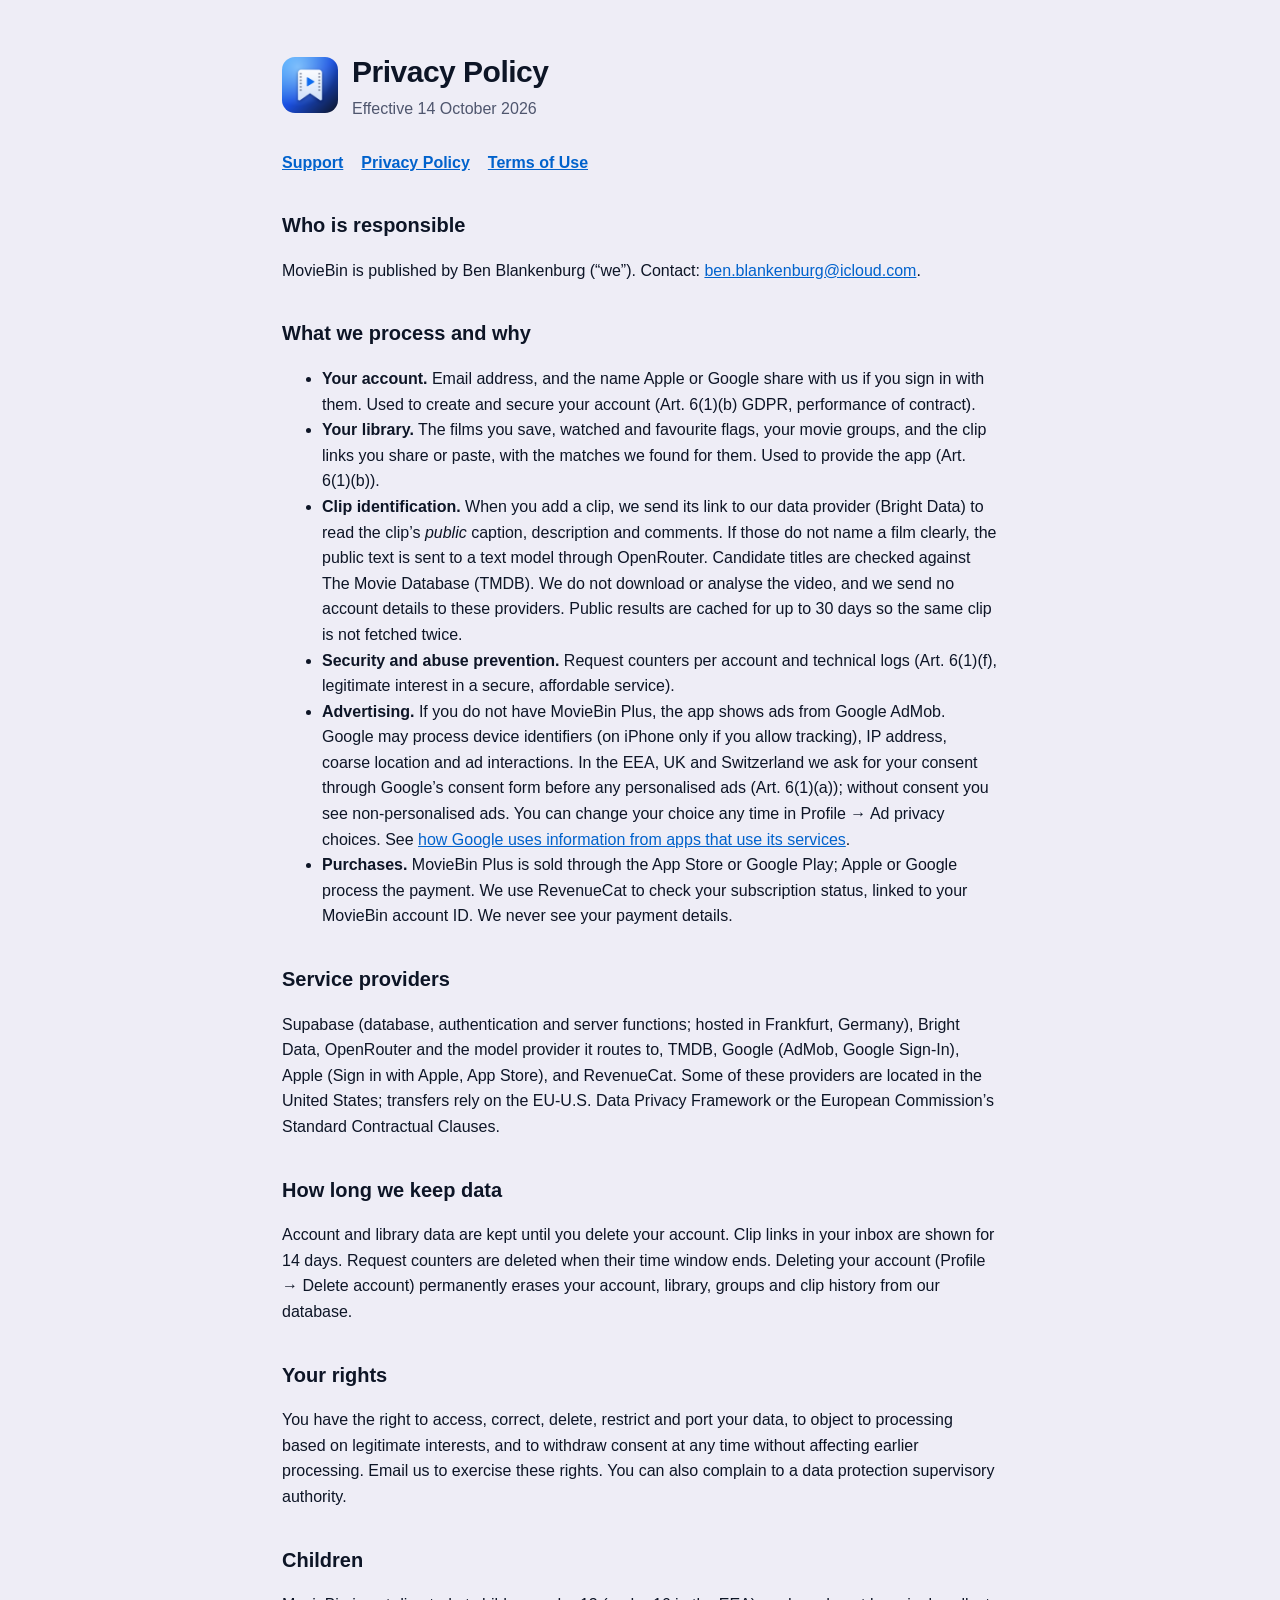
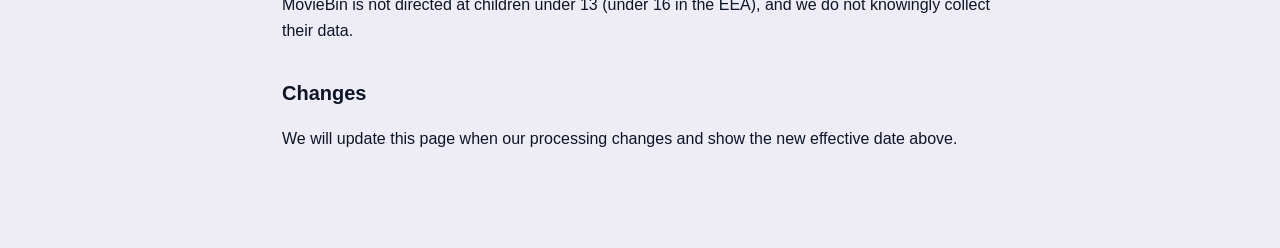
==== privacy.html @ 5ba11535 "MovieBin support, privacy policy and terms Co-Authored-By: Claude Opus 5.5 <noreply@anthropic.com>" ====
<!doctype html><html lang="en"><head><meta charset="utf-8"><meta name="viewport" content="width=device-width,initial-scale=1"><link rel="stylesheet" href="style.css"><title>MovieBin — Privacy Policy</title></head><body><main>
<header><img src="icon.png" alt=""><div><h1>Privacy Policy</h1><span class="muted">Effective 14 October 2026</span></div></header><nav><a href="./">Support</a><a href="privacy.html">Privacy Policy</a><a href="terms.html">Terms of Use</a></nav>
<h2>Who is responsible</h2>
<p>MovieBin is published by Ben Blankenburg (“we”). Contact: <a href="mailto:ben.blankenburg@icloud.com">ben.blankenburg@icloud.com</a>.</p>

<h2>What we process and why</h2>
<ul>
<li><b>Your account.</b> Email address, and the name Apple or Google share with us if you sign in with them. Used to create and secure your account (Art. 6(1)(b) GDPR, performance of contract).</li>
<li><b>Your library.</b> The films you save, watched and favourite flags, your movie groups, and the clip links you share or paste, with the matches we found for them. Used to provide the app (Art. 6(1)(b)).</li>
<li><b>Clip identification.</b> When you add a clip, we send its link to our data provider (Bright Data) to read the clip’s <i>public</i> caption, description and comments. If those do not name a film clearly, the public text is sent to a text model through OpenRouter. Candidate titles are checked against The Movie Database (TMDB). We do not download or analyse the video, and we send no account details to these providers. Public results are cached for up to 30 days so the same clip is not fetched twice.</li>
<li><b>Security and abuse prevention.</b> Request counters per account and technical logs (Art. 6(1)(f), legitimate interest in a secure, affordable service).</li>
<li><b>Advertising.</b> If you do not have MovieBin Plus, the app shows ads from Google AdMob. Google may process device identifiers (on iPhone only if you allow tracking), IP address, coarse location and ad interactions. In the EEA, UK and Switzerland we ask for your consent through Google’s consent form before any personalised ads (Art. 6(1)(a)); without consent you see non-personalised ads. You can change your choice any time in Profile → Ad privacy choices. See <a href="https://policies.google.com/technologies/partner-sites">how Google uses information from apps that use its services</a>.</li>
<li><b>Purchases.</b> MovieBin Plus is sold through the App Store or Google Play; Apple or Google process the payment. We use RevenueCat to check your subscription status, linked to your MovieBin account ID. We never see your payment details.</li>
</ul>

<h2>Service providers</h2>
<p>Supabase (database, authentication and server functions; hosted in Frankfurt, Germany), Bright Data, OpenRouter and the model provider it routes to, TMDB, Google (AdMob, Google Sign-In), Apple (Sign in with Apple, App Store), and RevenueCat. Some of these providers are located in the United States; transfers rely on the EU-U.S. Data Privacy Framework or the European Commission’s Standard Contractual Clauses.</p>

<h2>How long we keep data</h2>
<p>Account and library data are kept until you delete your account. Clip links in your inbox are shown for 14 days. Request counters are deleted when their time window ends. Deleting your account (Profile → Delete account) permanently erases your account, library, groups and clip history from our database.</p>

<h2>Your rights</h2>
<p>You have the right to access, correct, delete, restrict and port your data, to object to processing based on legitimate interests, and to withdraw consent at any time without affecting earlier processing. Email us to exercise these rights. You can also complain to a data protection supervisory authority.</p>

<h2>Children</h2>
<p>MovieBin is not directed at children under 13 (under 16 in the EEA), and we do not knowingly collect their data.</p>

<h2>Changes</h2>
<p>We will update this page when our processing changes and show the new effective date above.</p>
</main></body></html>
---- style.css ----
:root{color-scheme:light dark;--bg:#EEEDF6;--fg:#0D1526;--muted:#4F566E;--card:rgba(255,255,255,.7);--accent:#0062CC}
@media (prefers-color-scheme:dark){:root{--bg:#0D1526;--fg:#fff;--muted:#B4BCD0;--card:rgba(255,255,255,.06);--accent:#4DA3FF}}
*{box-sizing:border-box}body{margin:0;font:16px/1.6 -apple-system,BlinkMacSystemFont,"Segoe UI",Roboto,sans-serif;background:var(--bg);color:var(--fg)}
main{max-width:760px;margin:0 auto;padding:48px 22px 80px}header{display:flex;align-items:center;gap:14px;margin-bottom:28px}
header img{width:56px;height:56px;border-radius:13px}h1{font-size:30px;margin:0;letter-spacing:-.5px}h2{margin-top:34px;font-size:20px}
.card{background:var(--card);border:1px solid rgba(127,127,127,.18);border-radius:20px;padding:20px 22px;backdrop-filter:blur(20px)}
a{color:var(--accent)}p,li{color:var(--fg)}small,.muted{color:var(--muted)}nav a{margin-right:18px;font-weight:600}
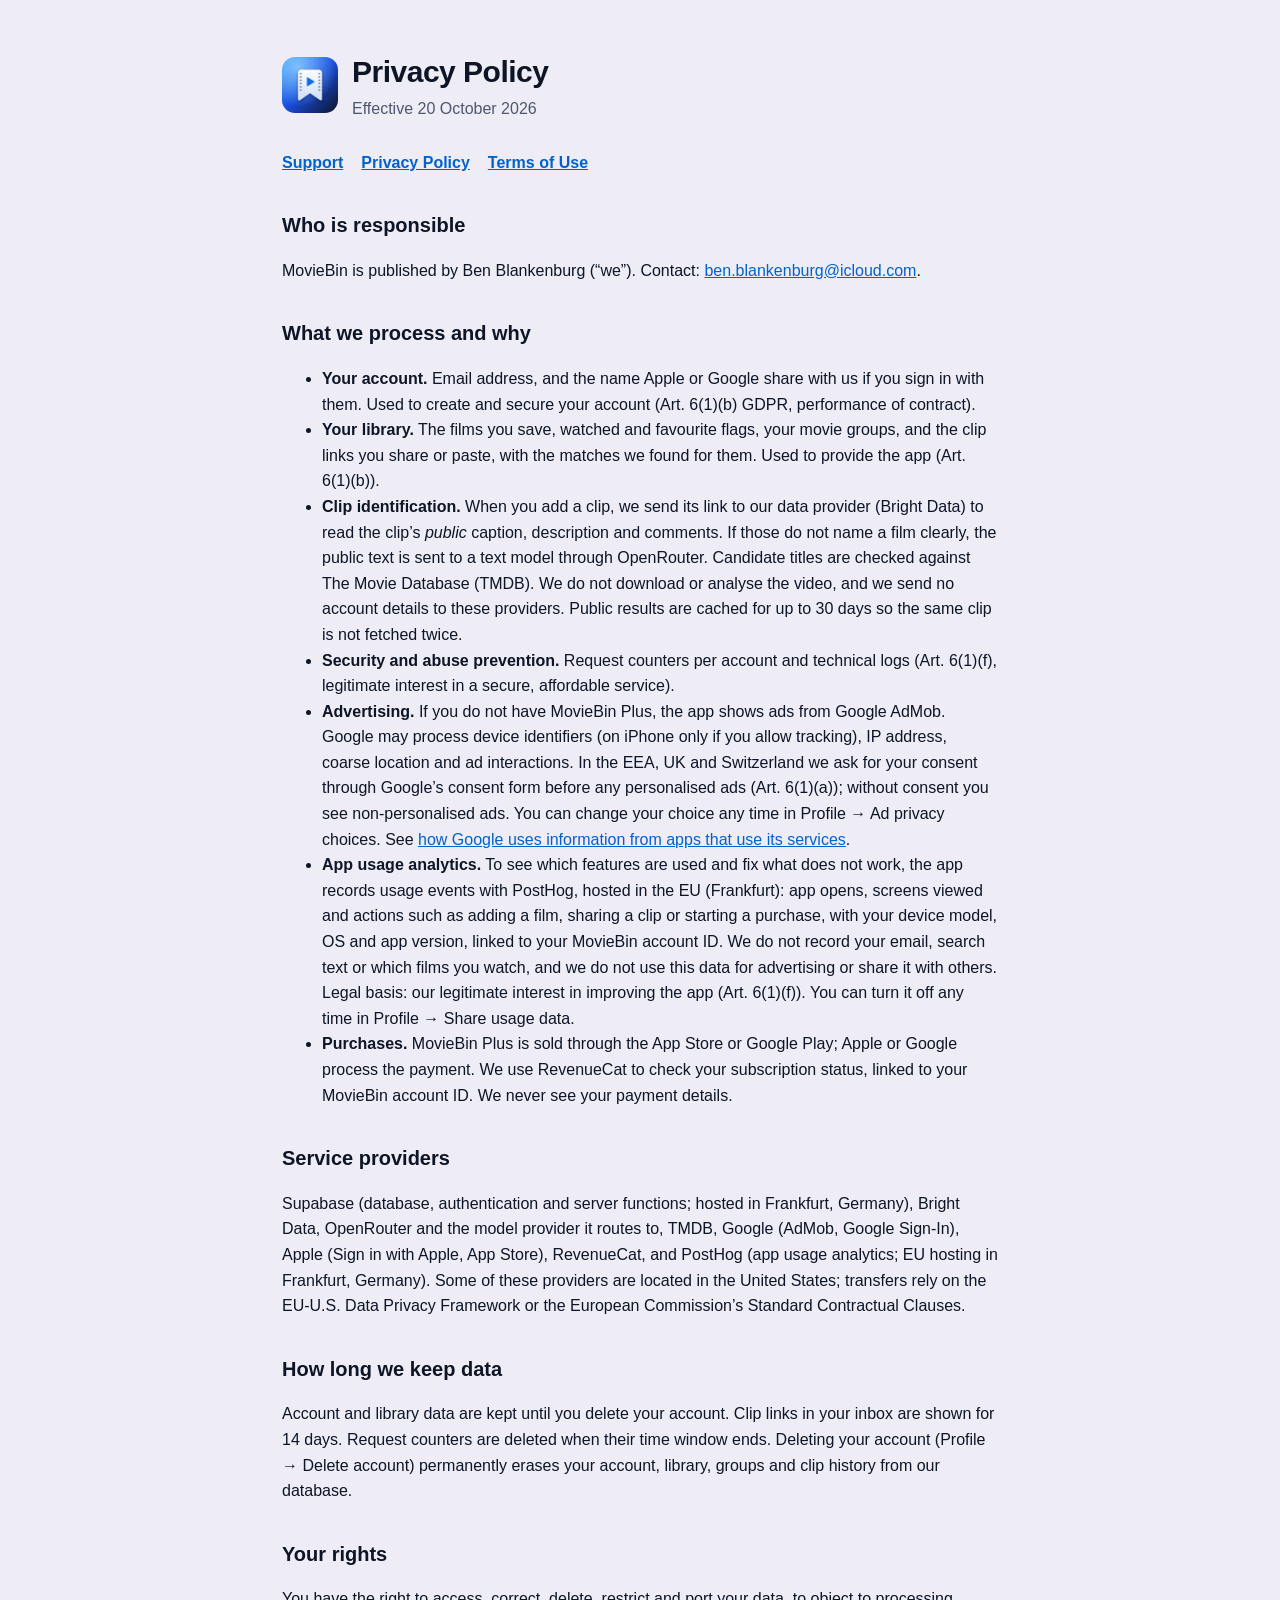
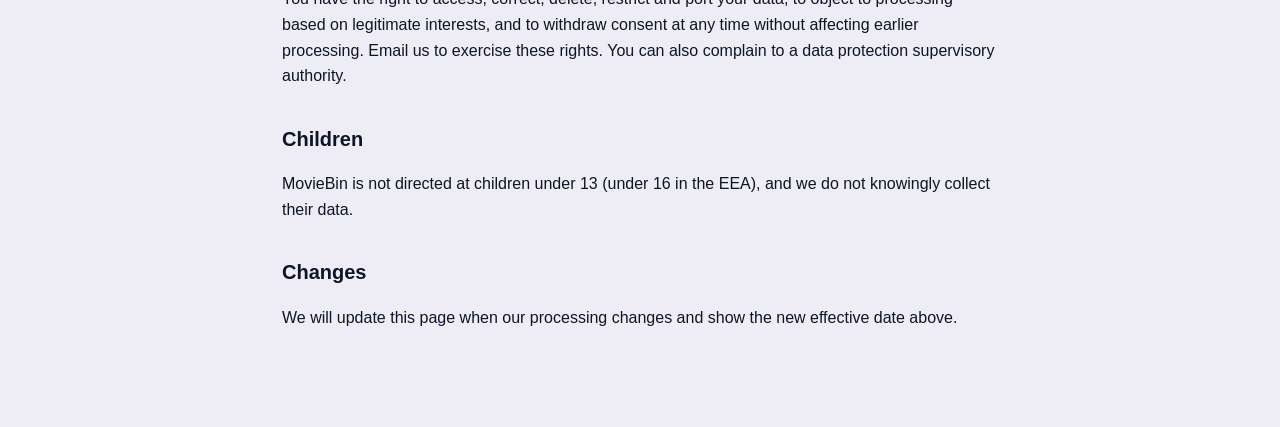
==== commit 1d0ffbd1: "Privacy policy: app usage analytics with PostHog (EU), opt-out in Profile Co-Authored-By: Claude Opu" ====
--- a/privacy.html
+++ b/privacy.html
@@ -1,5 +1,5 @@
 <!doctype html><html lang="en"><head><meta charset="utf-8"><meta name="viewport" content="width=device-width,initial-scale=1"><link rel="stylesheet" href="style.css"><title>MovieBin — Privacy Policy</title></head><body><main>
-<header><img src="icon.png" alt=""><div><h1>Privacy Policy</h1><span class="muted">Effective 14 October 2026</span></div></header><nav><a href="./">Support</a><a href="privacy.html">Privacy Policy</a><a href="terms.html">Terms of Use</a></nav>
+<header><img src="icon.png" alt=""><div><h1>Privacy Policy</h1><span class="muted">Effective 20 October 2026</span></div></header><nav><a href="./">Support</a><a href="privacy.html">Privacy Policy</a><a href="terms.html">Terms of Use</a></nav>
 <h2>Who is responsible</h2>
 <p>MovieBin is published by Ben Blankenburg (“we”). Contact: <a href="mailto:ben.blankenburg@icloud.com">ben.blankenburg@icloud.com</a>.</p>
 
@@ -10,11 +10,12 @@
 <li><b>Clip identification.</b> When you add a clip, we send its link to our data provider (Bright Data) to read the clip’s <i>public</i> caption, description and comments. If those do not name a film clearly, the public text is sent to a text model through OpenRouter. Candidate titles are checked against The Movie Database (TMDB). We do not download or analyse the video, and we send no account details to these providers. Public results are cached for up to 30 days so the same clip is not fetched twice.</li>
 <li><b>Security and abuse prevention.</b> Request counters per account and technical logs (Art. 6(1)(f), legitimate interest in a secure, affordable service).</li>
 <li><b>Advertising.</b> If you do not have MovieBin Plus, the app shows ads from Google AdMob. Google may process device identifiers (on iPhone only if you allow tracking), IP address, coarse location and ad interactions. In the EEA, UK and Switzerland we ask for your consent through Google’s consent form before any personalised ads (Art. 6(1)(a)); without consent you see non-personalised ads. You can change your choice any time in Profile → Ad privacy choices. See <a href="https://policies.google.com/technologies/partner-sites">how Google uses information from apps that use its services</a>.</li>
+<li><b>App usage analytics.</b> To see which features are used and fix what does not work, the app records usage events with PostHog, hosted in the EU (Frankfurt): app opens, screens viewed and actions such as adding a film, sharing a clip or starting a purchase, with your device model, OS and app version, linked to your MovieBin account ID. We do not record your email, search text or which films you watch, and we do not use this data for advertising or share it with others. Legal basis: our legitimate interest in improving the app (Art. 6(1)(f)). You can turn it off any time in Profile → Share usage data.</li>
 <li><b>Purchases.</b> MovieBin Plus is sold through the App Store or Google Play; Apple or Google process the payment. We use RevenueCat to check your subscription status, linked to your MovieBin account ID. We never see your payment details.</li>
 </ul>
 
 <h2>Service providers</h2>
-<p>Supabase (database, authentication and server functions; hosted in Frankfurt, Germany), Bright Data, OpenRouter and the model provider it routes to, TMDB, Google (AdMob, Google Sign-In), Apple (Sign in with Apple, App Store), and RevenueCat. Some of these providers are located in the United States; transfers rely on the EU-U.S. Data Privacy Framework or the European Commission’s Standard Contractual Clauses.</p>
+<p>Supabase (database, authentication and server functions; hosted in Frankfurt, Germany), Bright Data, OpenRouter and the model provider it routes to, TMDB, Google (AdMob, Google Sign-In), Apple (Sign in with Apple, App Store), RevenueCat, and PostHog (app usage analytics; EU hosting in Frankfurt, Germany). Some of these providers are located in the United States; transfers rely on the EU-U.S. Data Privacy Framework or the European Commission’s Standard Contractual Clauses.</p>
 
 <h2>How long we keep data</h2>
 <p>Account and library data are kept until you delete your account. Clip links in your inbox are shown for 14 days. Request counters are deleted when their time window ends. Deleting your account (Profile → Delete account) permanently erases your account, library, groups and clip history from our database.</p>
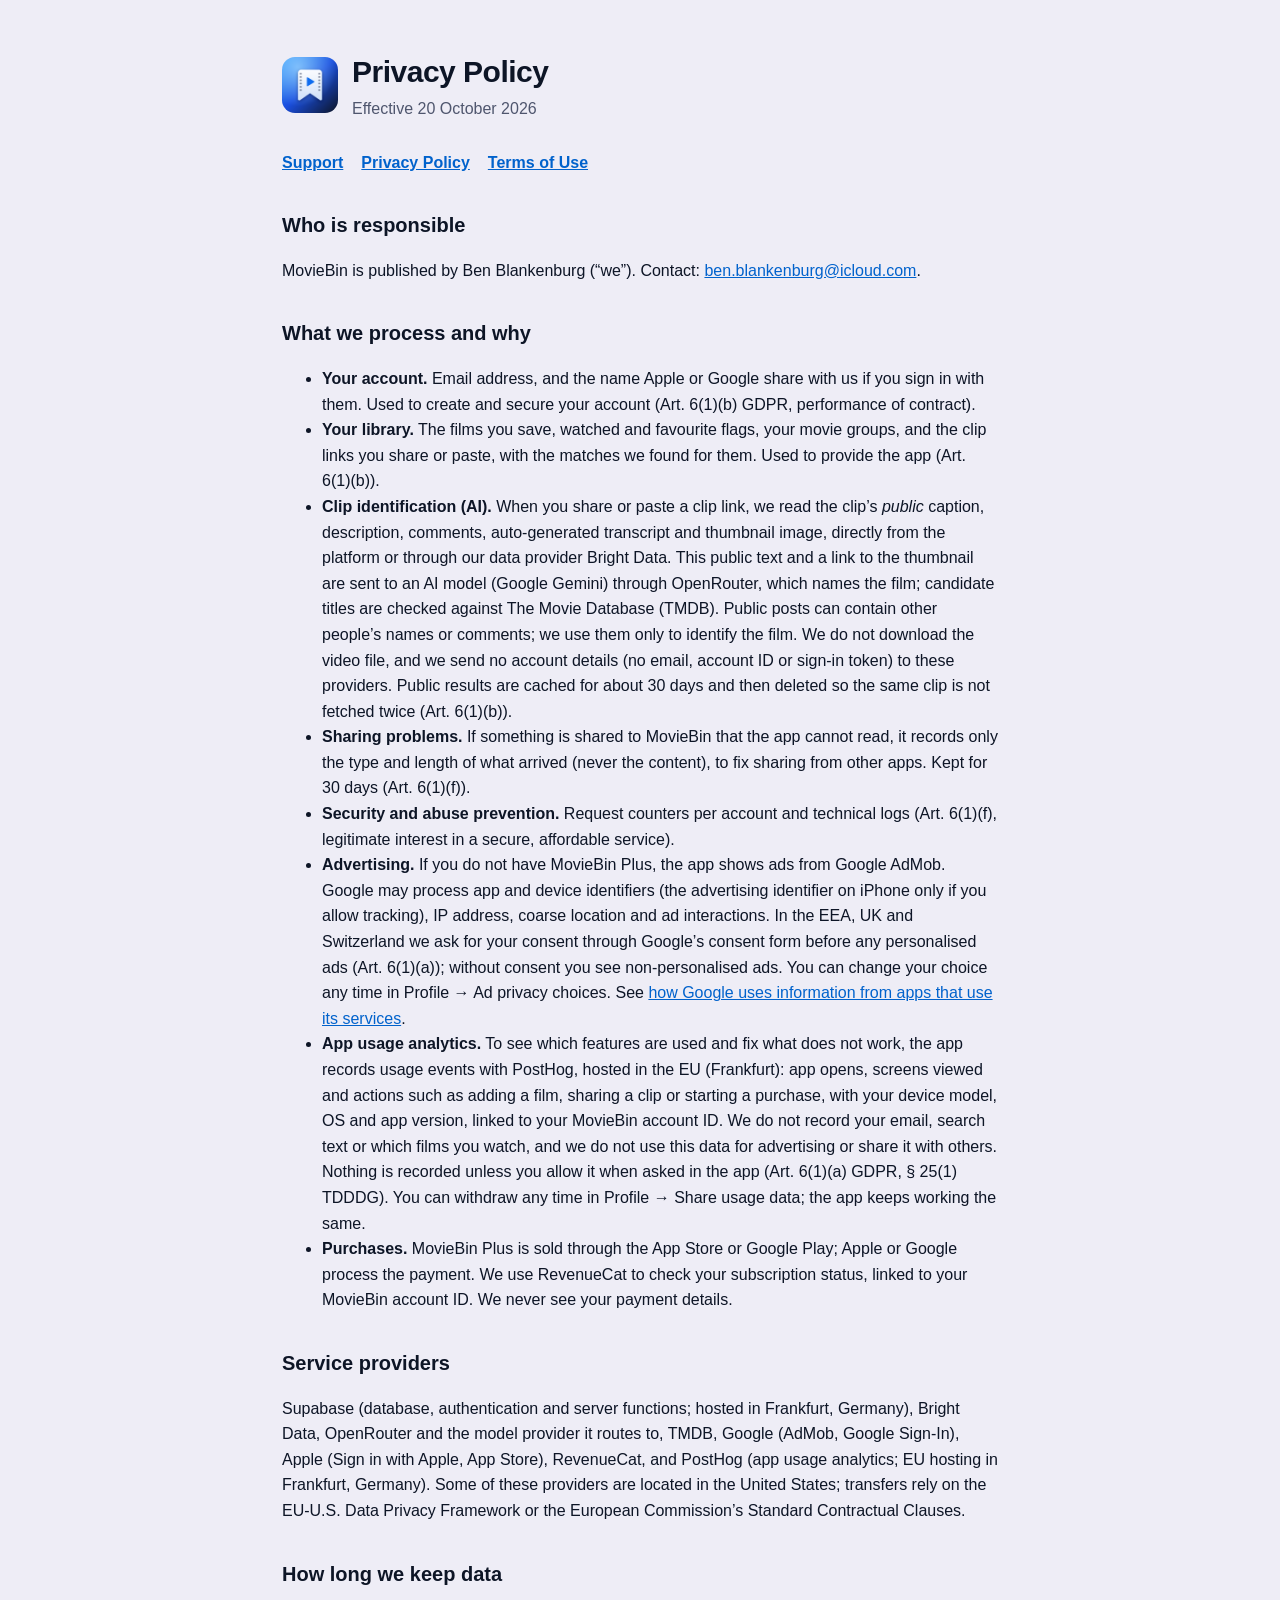
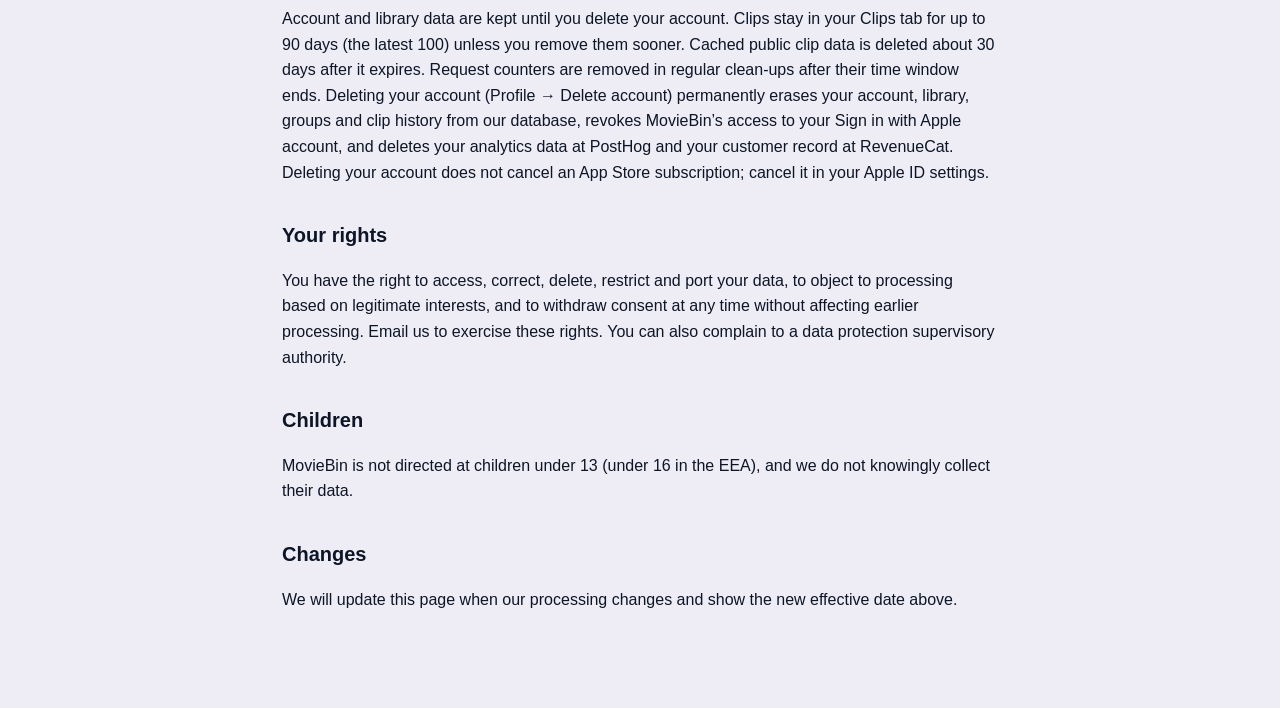
==== commit e3bbe8fc: "Privacy policy: AI clip identification details, analytics by consent, retention, full account deleti" ====
--- a/privacy.html
+++ b/privacy.html
@@ -7,10 +7,11 @@
 <ul>
 <li><b>Your account.</b> Email address, and the name Apple or Google share with us if you sign in with them. Used to create and secure your account (Art. 6(1)(b) GDPR, performance of contract).</li>
 <li><b>Your library.</b> The films you save, watched and favourite flags, your movie groups, and the clip links you share or paste, with the matches we found for them. Used to provide the app (Art. 6(1)(b)).</li>
-<li><b>Clip identification.</b> When you add a clip, we send its link to our data provider (Bright Data) to read the clip’s <i>public</i> caption, description and comments. If those do not name a film clearly, the public text is sent to a text model through OpenRouter. Candidate titles are checked against The Movie Database (TMDB). We do not download or analyse the video, and we send no account details to these providers. Public results are cached for up to 30 days so the same clip is not fetched twice.</li>
+<li><b>Clip identification (AI).</b> When you share or paste a clip link, we read the clip’s <i>public</i> caption, description, comments, auto-generated transcript and thumbnail image, directly from the platform or through our data provider Bright Data. This public text and a link to the thumbnail are sent to an AI model (Google Gemini) through OpenRouter, which names the film; candidate titles are checked against The Movie Database (TMDB). Public posts can contain other people’s names or comments; we use them only to identify the film. We do not download the video file, and we send no account details (no email, account ID or sign-in token) to these providers. Public results are cached for about 30 days and then deleted so the same clip is not fetched twice (Art. 6(1)(b)).</li>
+<li><b>Sharing problems.</b> If something is shared to MovieBin that the app cannot read, it records only the type and length of what arrived (never the content), to fix sharing from other apps. Kept for 30 days (Art. 6(1)(f)).</li>
 <li><b>Security and abuse prevention.</b> Request counters per account and technical logs (Art. 6(1)(f), legitimate interest in a secure, affordable service).</li>
-<li><b>Advertising.</b> If you do not have MovieBin Plus, the app shows ads from Google AdMob. Google may process device identifiers (on iPhone only if you allow tracking), IP address, coarse location and ad interactions. In the EEA, UK and Switzerland we ask for your consent through Google’s consent form before any personalised ads (Art. 6(1)(a)); without consent you see non-personalised ads. You can change your choice any time in Profile → Ad privacy choices. See <a href="https://policies.google.com/technologies/partner-sites">how Google uses information from apps that use its services</a>.</li>
-<li><b>App usage analytics.</b> To see which features are used and fix what does not work, the app records usage events with PostHog, hosted in the EU (Frankfurt): app opens, screens viewed and actions such as adding a film, sharing a clip or starting a purchase, with your device model, OS and app version, linked to your MovieBin account ID. We do not record your email, search text or which films you watch, and we do not use this data for advertising or share it with others. Legal basis: our legitimate interest in improving the app (Art. 6(1)(f)). You can turn it off any time in Profile → Share usage data.</li>
+<li><b>Advertising.</b> If you do not have MovieBin Plus, the app shows ads from Google AdMob. Google may process app and device identifiers (the advertising identifier on iPhone only if you allow tracking), IP address, coarse location and ad interactions. In the EEA, UK and Switzerland we ask for your consent through Google’s consent form before any personalised ads (Art. 6(1)(a)); without consent you see non-personalised ads. You can change your choice any time in Profile → Ad privacy choices. See <a href="https://policies.google.com/technologies/partner-sites">how Google uses information from apps that use its services</a>.</li>
+<li><b>App usage analytics.</b> To see which features are used and fix what does not work, the app records usage events with PostHog, hosted in the EU (Frankfurt): app opens, screens viewed and actions such as adding a film, sharing a clip or starting a purchase, with your device model, OS and app version, linked to your MovieBin account ID. We do not record your email, search text or which films you watch, and we do not use this data for advertising or share it with others. Nothing is recorded unless you allow it when asked in the app (Art. 6(1)(a) GDPR, § 25(1) TDDDG). You can withdraw any time in Profile → Share usage data; the app keeps working the same.</li>
 <li><b>Purchases.</b> MovieBin Plus is sold through the App Store or Google Play; Apple or Google process the payment. We use RevenueCat to check your subscription status, linked to your MovieBin account ID. We never see your payment details.</li>
 </ul>
 
@@ -18,7 +19,7 @@
 <p>Supabase (database, authentication and server functions; hosted in Frankfurt, Germany), Bright Data, OpenRouter and the model provider it routes to, TMDB, Google (AdMob, Google Sign-In), Apple (Sign in with Apple, App Store), RevenueCat, and PostHog (app usage analytics; EU hosting in Frankfurt, Germany). Some of these providers are located in the United States; transfers rely on the EU-U.S. Data Privacy Framework or the European Commission’s Standard Contractual Clauses.</p>
 
 <h2>How long we keep data</h2>
-<p>Account and library data are kept until you delete your account. Clip links in your inbox are shown for 14 days. Request counters are deleted when their time window ends. Deleting your account (Profile → Delete account) permanently erases your account, library, groups and clip history from our database.</p>
+<p>Account and library data are kept until you delete your account. Clips stay in your Clips tab for up to 90 days (the latest 100) unless you remove them sooner. Cached public clip data is deleted about 30 days after it expires. Request counters are removed in regular clean-ups after their time window ends. Deleting your account (Profile → Delete account) permanently erases your account, library, groups and clip history from our database, revokes MovieBin’s access to your Sign in with Apple account, and deletes your analytics data at PostHog and your customer record at RevenueCat. Deleting your account does not cancel an App Store subscription; cancel it in your Apple ID settings.</p>
 
 <h2>Your rights</h2>
 <p>You have the right to access, correct, delete, restrict and port your data, to object to processing based on legitimate interests, and to withdraw consent at any time without affecting earlier processing. Email us to exercise these rights. You can also complain to a data protection supervisory authority.</p>
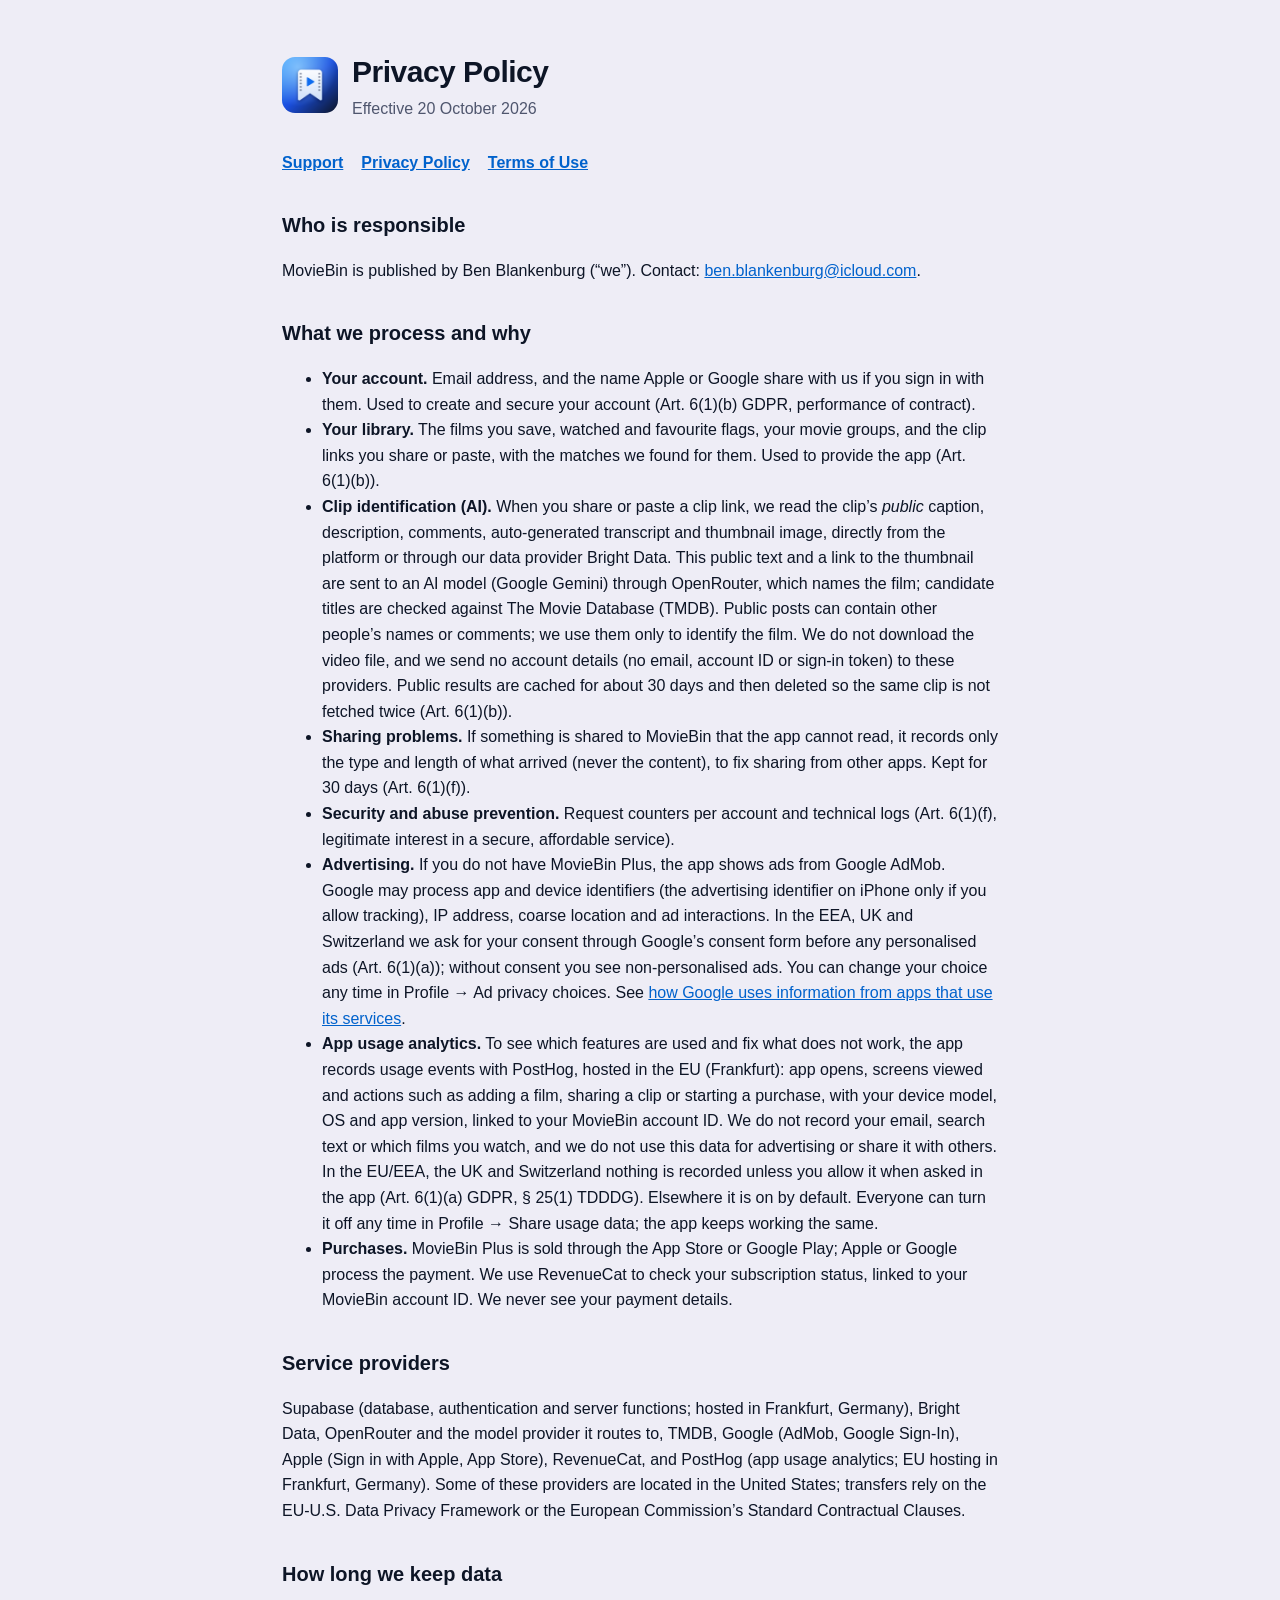
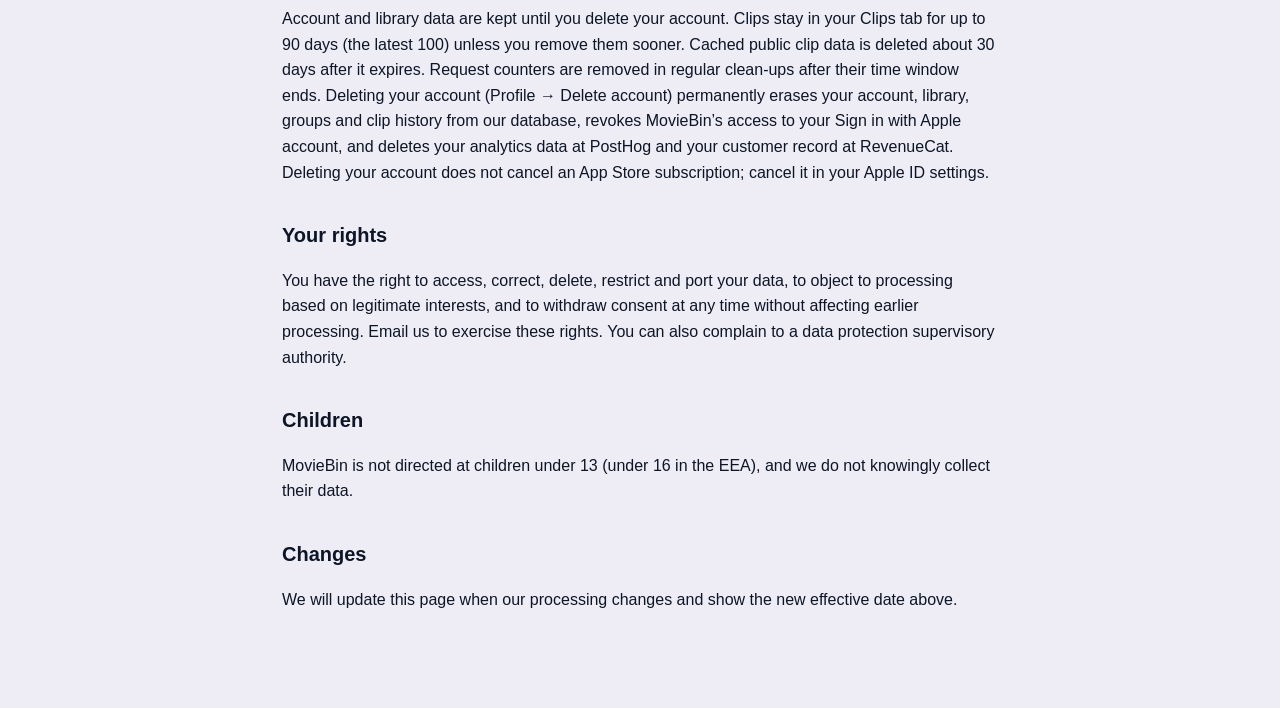
==== commit 61102e3c: "Privacy policy: analytics consent asked in EU/EEA, UK and Switzerland; on by default elsewhere with " ====
--- a/privacy.html
+++ b/privacy.html
@@ -11,7 +11,7 @@
 <li><b>Sharing problems.</b> If something is shared to MovieBin that the app cannot read, it records only the type and length of what arrived (never the content), to fix sharing from other apps. Kept for 30 days (Art. 6(1)(f)).</li>
 <li><b>Security and abuse prevention.</b> Request counters per account and technical logs (Art. 6(1)(f), legitimate interest in a secure, affordable service).</li>
 <li><b>Advertising.</b> If you do not have MovieBin Plus, the app shows ads from Google AdMob. Google may process app and device identifiers (the advertising identifier on iPhone only if you allow tracking), IP address, coarse location and ad interactions. In the EEA, UK and Switzerland we ask for your consent through Google’s consent form before any personalised ads (Art. 6(1)(a)); without consent you see non-personalised ads. You can change your choice any time in Profile → Ad privacy choices. See <a href="https://policies.google.com/technologies/partner-sites">how Google uses information from apps that use its services</a>.</li>
-<li><b>App usage analytics.</b> To see which features are used and fix what does not work, the app records usage events with PostHog, hosted in the EU (Frankfurt): app opens, screens viewed and actions such as adding a film, sharing a clip or starting a purchase, with your device model, OS and app version, linked to your MovieBin account ID. We do not record your email, search text or which films you watch, and we do not use this data for advertising or share it with others. Nothing is recorded unless you allow it when asked in the app (Art. 6(1)(a) GDPR, § 25(1) TDDDG). You can withdraw any time in Profile → Share usage data; the app keeps working the same.</li>
+<li><b>App usage analytics.</b> To see which features are used and fix what does not work, the app records usage events with PostHog, hosted in the EU (Frankfurt): app opens, screens viewed and actions such as adding a film, sharing a clip or starting a purchase, with your device model, OS and app version, linked to your MovieBin account ID. We do not record your email, search text or which films you watch, and we do not use this data for advertising or share it with others. In the EU/EEA, the UK and Switzerland nothing is recorded unless you allow it when asked in the app (Art. 6(1)(a) GDPR, § 25(1) TDDDG). Elsewhere it is on by default. Everyone can turn it off any time in Profile → Share usage data; the app keeps working the same.</li>
 <li><b>Purchases.</b> MovieBin Plus is sold through the App Store or Google Play; Apple or Google process the payment. We use RevenueCat to check your subscription status, linked to your MovieBin account ID. We never see your payment details.</li>
 </ul>
 
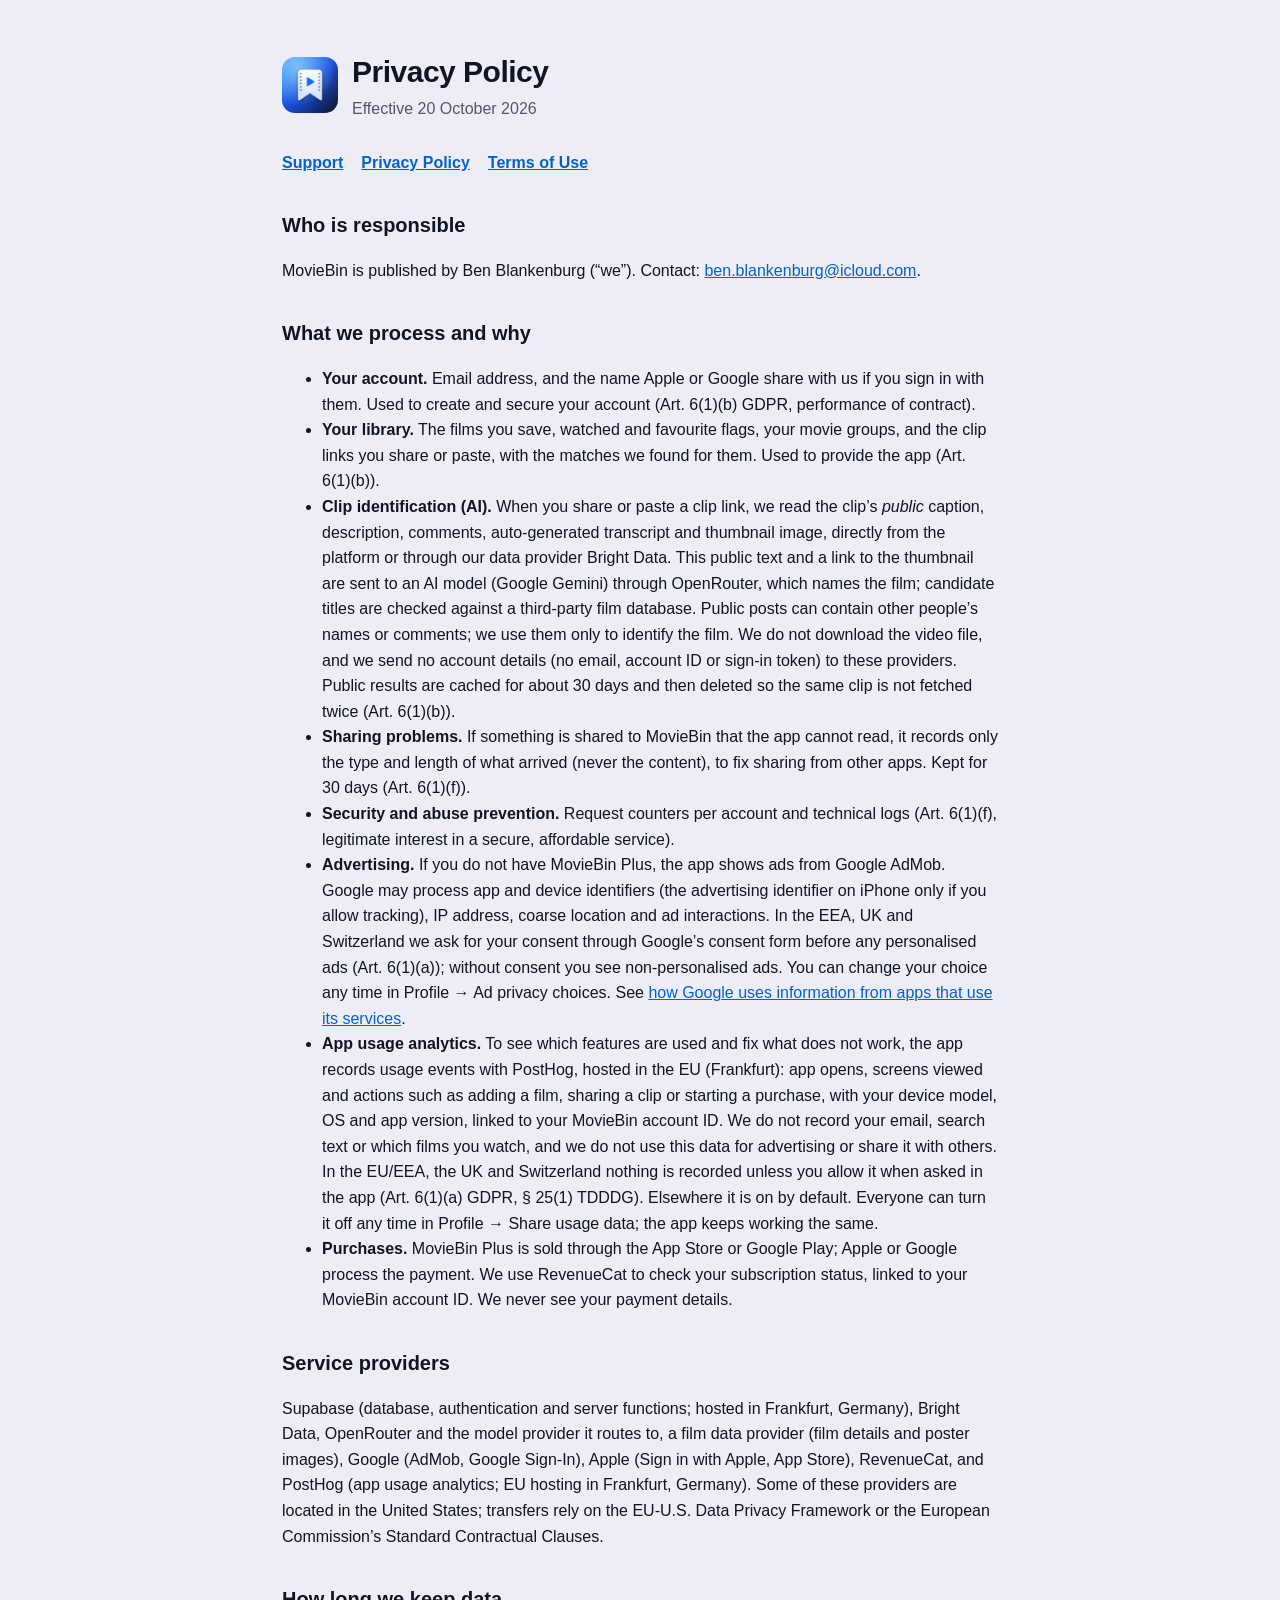
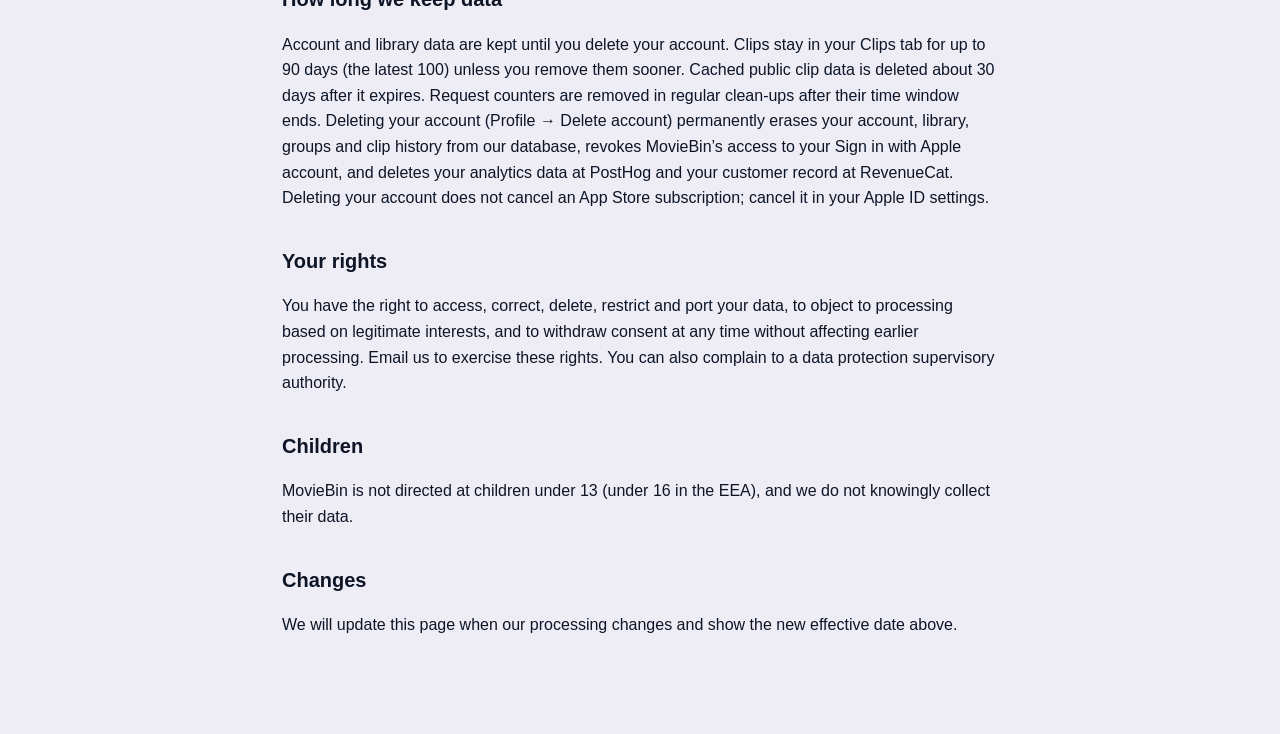
==== commit acf06051: "Website: stop naming the film data API Co-Authored-By: Claude Opus 5.5 <noreply@anthropic.com>" ====
--- a/privacy.html
+++ b/privacy.html
@@ -7,7 +7,7 @@
 <ul>
 <li><b>Your account.</b> Email address, and the name Apple or Google share with us if you sign in with them. Used to create and secure your account (Art. 6(1)(b) GDPR, performance of contract).</li>
 <li><b>Your library.</b> The films you save, watched and favourite flags, your movie groups, and the clip links you share or paste, with the matches we found for them. Used to provide the app (Art. 6(1)(b)).</li>
-<li><b>Clip identification (AI).</b> When you share or paste a clip link, we read the clip’s <i>public</i> caption, description, comments, auto-generated transcript and thumbnail image, directly from the platform or through our data provider Bright Data. This public text and a link to the thumbnail are sent to an AI model (Google Gemini) through OpenRouter, which names the film; candidate titles are checked against The Movie Database (TMDB). Public posts can contain other people’s names or comments; we use them only to identify the film. We do not download the video file, and we send no account details (no email, account ID or sign-in token) to these providers. Public results are cached for about 30 days and then deleted so the same clip is not fetched twice (Art. 6(1)(b)).</li>
+<li><b>Clip identification (AI).</b> When you share or paste a clip link, we read the clip’s <i>public</i> caption, description, comments, auto-generated transcript and thumbnail image, directly from the platform or through our data provider Bright Data. This public text and a link to the thumbnail are sent to an AI model (Google Gemini) through OpenRouter, which names the film; candidate titles are checked against a third-party film database. Public posts can contain other people’s names or comments; we use them only to identify the film. We do not download the video file, and we send no account details (no email, account ID or sign-in token) to these providers. Public results are cached for about 30 days and then deleted so the same clip is not fetched twice (Art. 6(1)(b)).</li>
 <li><b>Sharing problems.</b> If something is shared to MovieBin that the app cannot read, it records only the type and length of what arrived (never the content), to fix sharing from other apps. Kept for 30 days (Art. 6(1)(f)).</li>
 <li><b>Security and abuse prevention.</b> Request counters per account and technical logs (Art. 6(1)(f), legitimate interest in a secure, affordable service).</li>
 <li><b>Advertising.</b> If you do not have MovieBin Plus, the app shows ads from Google AdMob. Google may process app and device identifiers (the advertising identifier on iPhone only if you allow tracking), IP address, coarse location and ad interactions. In the EEA, UK and Switzerland we ask for your consent through Google’s consent form before any personalised ads (Art. 6(1)(a)); without consent you see non-personalised ads. You can change your choice any time in Profile → Ad privacy choices. See <a href="https://policies.google.com/technologies/partner-sites">how Google uses information from apps that use its services</a>.</li>
@@ -16,7 +16,7 @@
 </ul>
 
 <h2>Service providers</h2>
-<p>Supabase (database, authentication and server functions; hosted in Frankfurt, Germany), Bright Data, OpenRouter and the model provider it routes to, TMDB, Google (AdMob, Google Sign-In), Apple (Sign in with Apple, App Store), RevenueCat, and PostHog (app usage analytics; EU hosting in Frankfurt, Germany). Some of these providers are located in the United States; transfers rely on the EU-U.S. Data Privacy Framework or the European Commission’s Standard Contractual Clauses.</p>
+<p>Supabase (database, authentication and server functions; hosted in Frankfurt, Germany), Bright Data, OpenRouter and the model provider it routes to, a film data provider (film details and poster images), Google (AdMob, Google Sign-In), Apple (Sign in with Apple, App Store), RevenueCat, and PostHog (app usage analytics; EU hosting in Frankfurt, Germany). Some of these providers are located in the United States; transfers rely on the EU-U.S. Data Privacy Framework or the European Commission’s Standard Contractual Clauses.</p>
 
 <h2>How long we keep data</h2>
 <p>Account and library data are kept until you delete your account. Clips stay in your Clips tab for up to 90 days (the latest 100) unless you remove them sooner. Cached public clip data is deleted about 30 days after it expires. Request counters are removed in regular clean-ups after their time window ends. Deleting your account (Profile → Delete account) permanently erases your account, library, groups and clip history from our database, revokes MovieBin’s access to your Sign in with Apple account, and deletes your analytics data at PostHog and your customer record at RevenueCat. Deleting your account does not cancel an App Store subscription; cancel it in your Apple ID settings.</p>
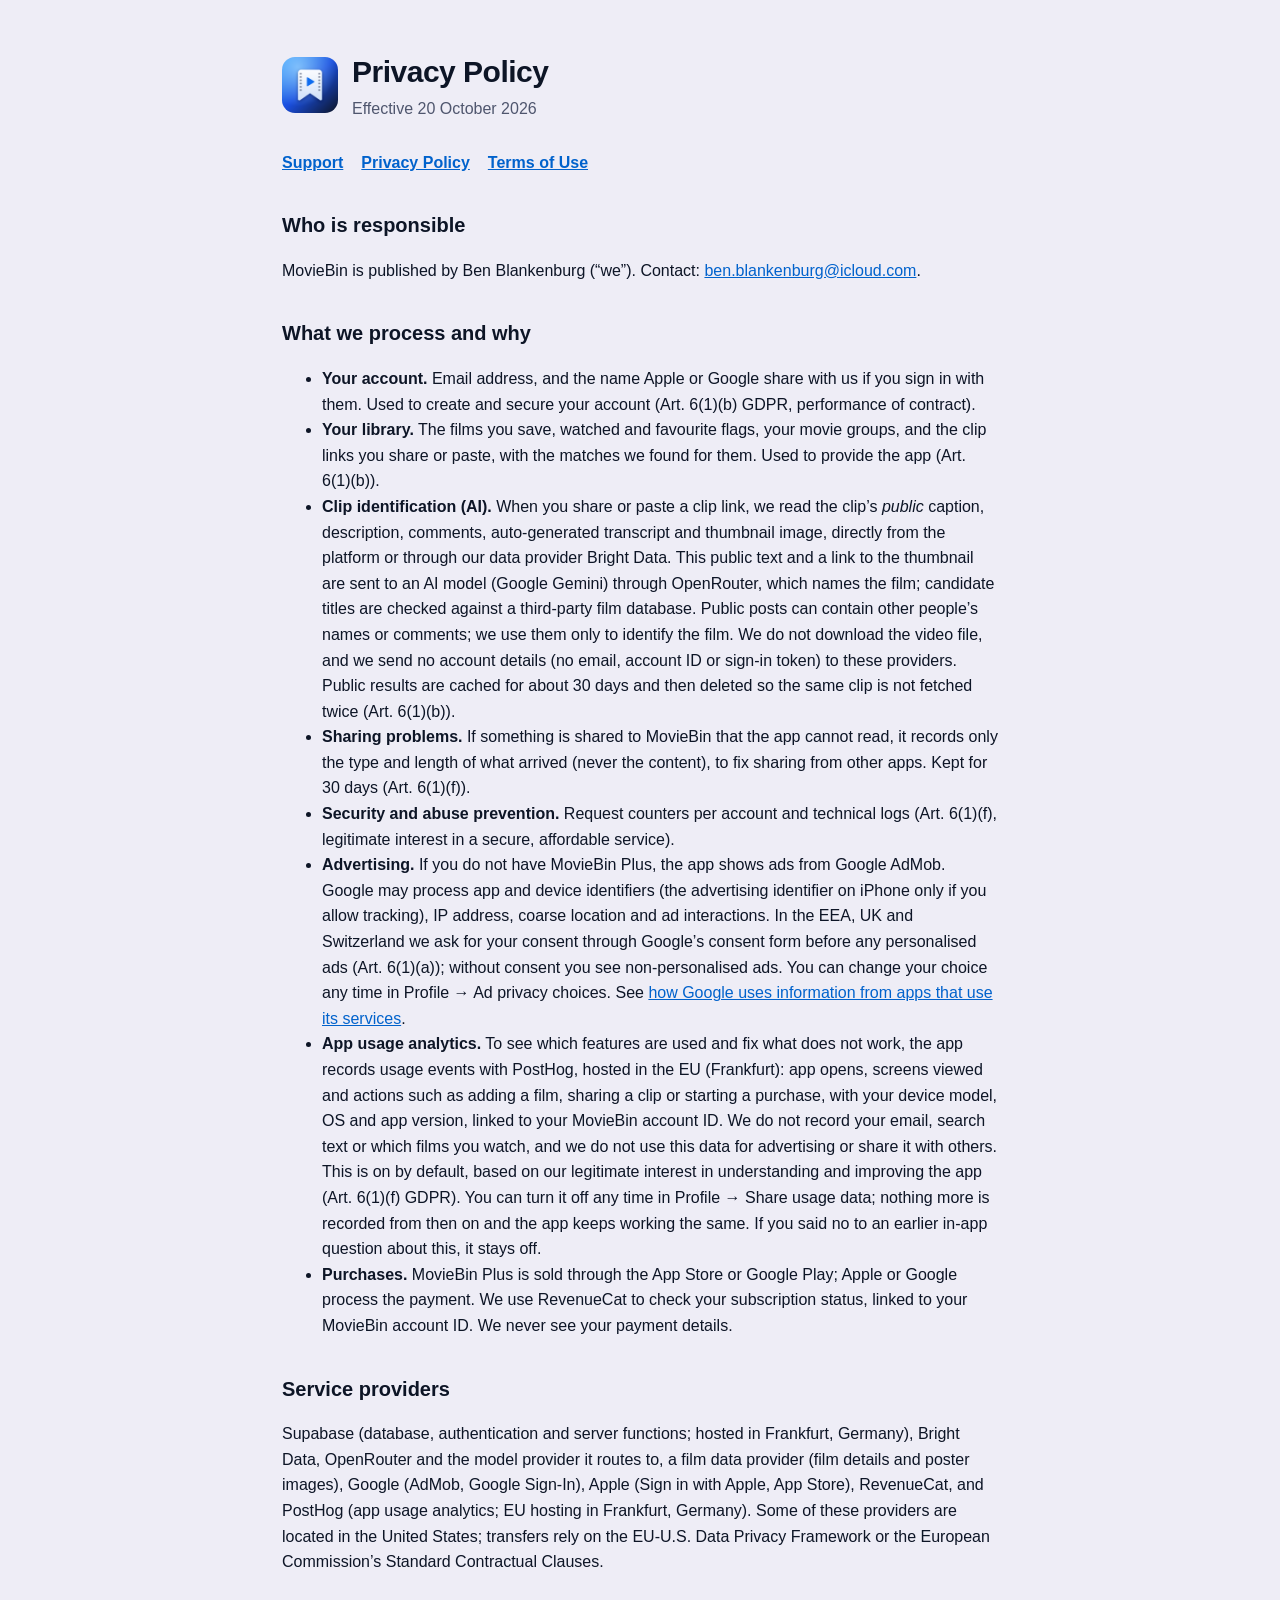
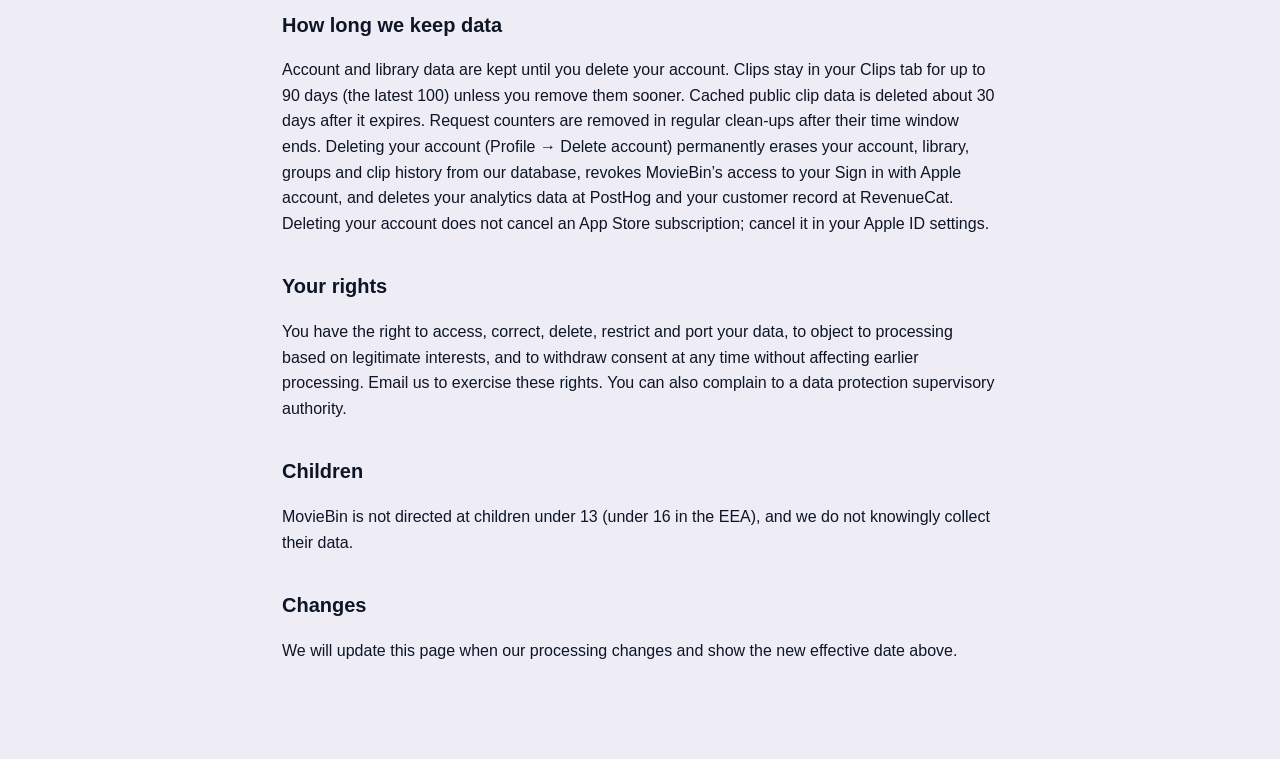
==== commit 7446f96f: "Privacy: app analytics on by default with opt-out (legitimate interest) Co-Authored-By: Claude Opus " ====
--- a/privacy.html
+++ b/privacy.html
@@ -11,7 +11,7 @@
 <li><b>Sharing problems.</b> If something is shared to MovieBin that the app cannot read, it records only the type and length of what arrived (never the content), to fix sharing from other apps. Kept for 30 days (Art. 6(1)(f)).</li>
 <li><b>Security and abuse prevention.</b> Request counters per account and technical logs (Art. 6(1)(f), legitimate interest in a secure, affordable service).</li>
 <li><b>Advertising.</b> If you do not have MovieBin Plus, the app shows ads from Google AdMob. Google may process app and device identifiers (the advertising identifier on iPhone only if you allow tracking), IP address, coarse location and ad interactions. In the EEA, UK and Switzerland we ask for your consent through Google’s consent form before any personalised ads (Art. 6(1)(a)); without consent you see non-personalised ads. You can change your choice any time in Profile → Ad privacy choices. See <a href="https://policies.google.com/technologies/partner-sites">how Google uses information from apps that use its services</a>.</li>
-<li><b>App usage analytics.</b> To see which features are used and fix what does not work, the app records usage events with PostHog, hosted in the EU (Frankfurt): app opens, screens viewed and actions such as adding a film, sharing a clip or starting a purchase, with your device model, OS and app version, linked to your MovieBin account ID. We do not record your email, search text or which films you watch, and we do not use this data for advertising or share it with others. In the EU/EEA, the UK and Switzerland nothing is recorded unless you allow it when asked in the app (Art. 6(1)(a) GDPR, § 25(1) TDDDG). Elsewhere it is on by default. Everyone can turn it off any time in Profile → Share usage data; the app keeps working the same.</li>
+<li><b>App usage analytics.</b> To see which features are used and fix what does not work, the app records usage events with PostHog, hosted in the EU (Frankfurt): app opens, screens viewed and actions such as adding a film, sharing a clip or starting a purchase, with your device model, OS and app version, linked to your MovieBin account ID. We do not record your email, search text or which films you watch, and we do not use this data for advertising or share it with others. This is on by default, based on our legitimate interest in understanding and improving the app (Art. 6(1)(f) GDPR). You can turn it off any time in Profile → Share usage data; nothing more is recorded from then on and the app keeps working the same. If you said no to an earlier in-app question about this, it stays off.</li>
 <li><b>Purchases.</b> MovieBin Plus is sold through the App Store or Google Play; Apple or Google process the payment. We use RevenueCat to check your subscription status, linked to your MovieBin account ID. We never see your payment details.</li>
 </ul>
 
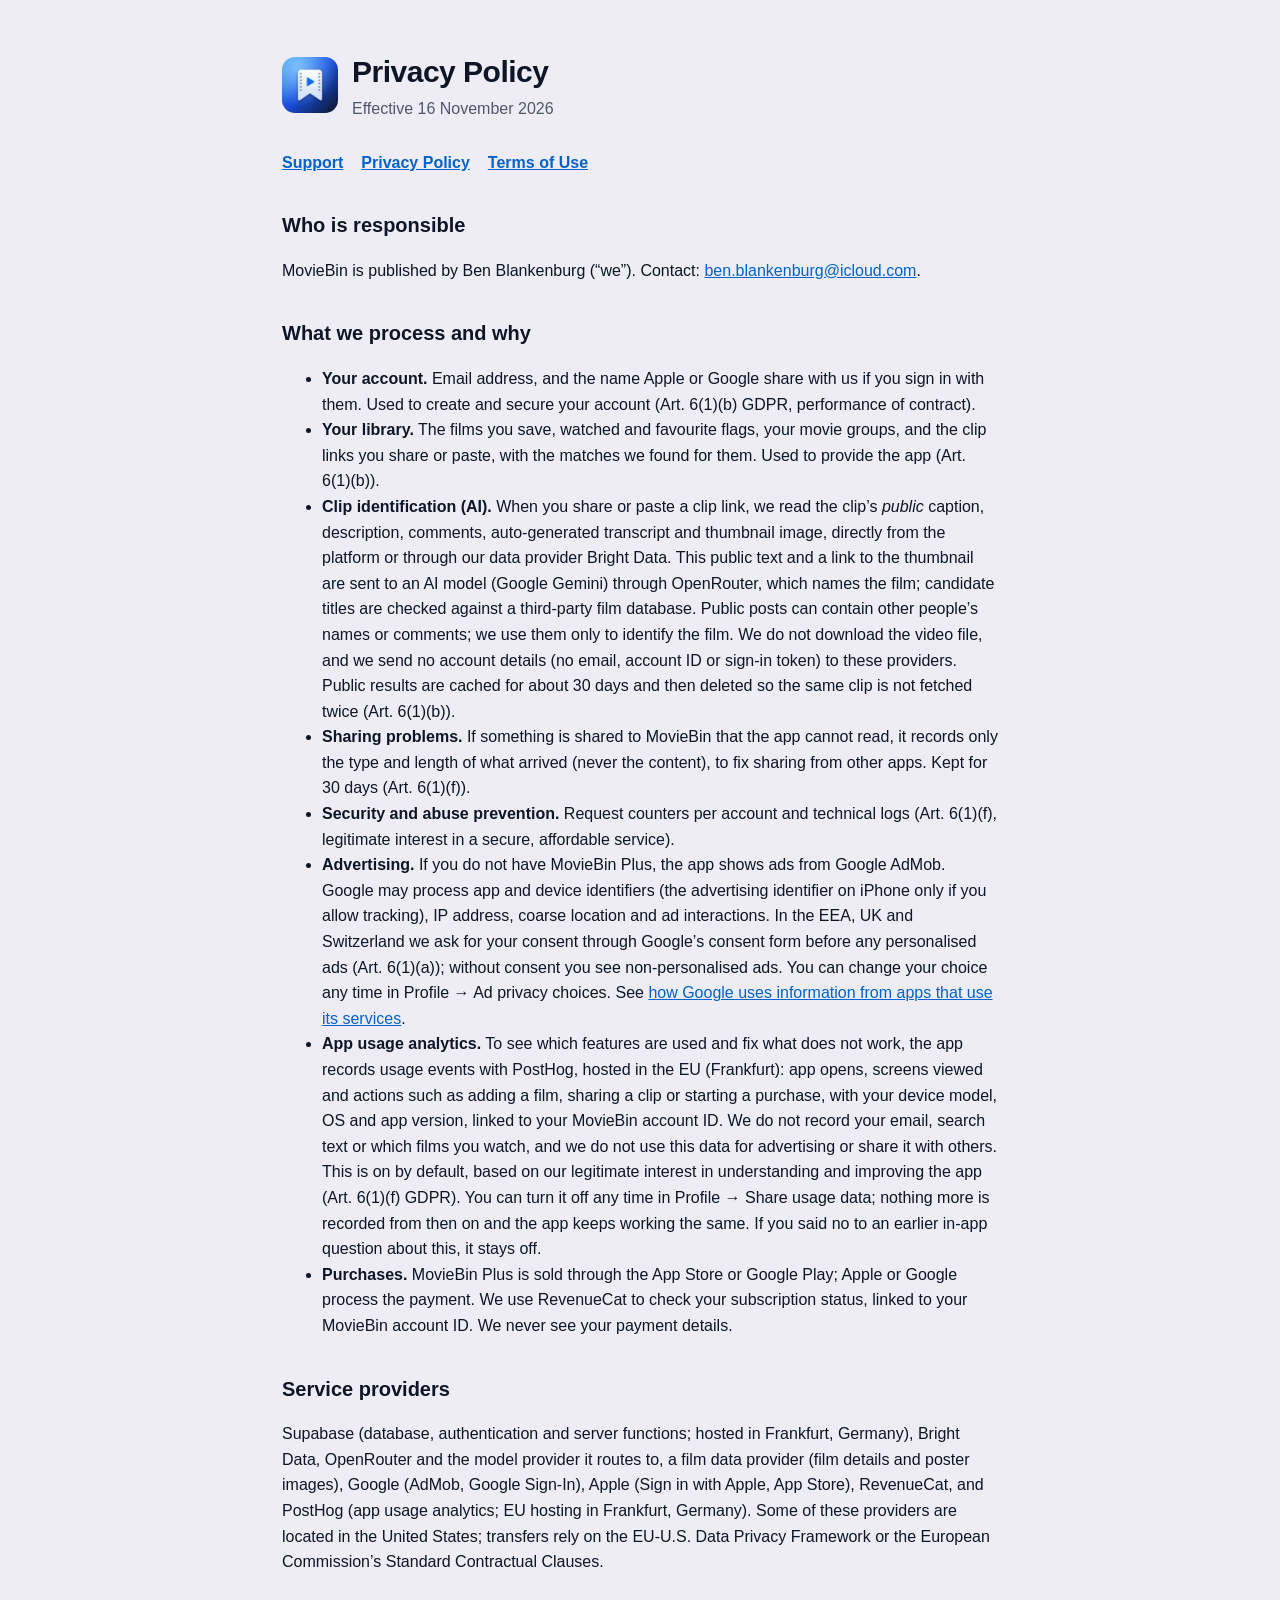
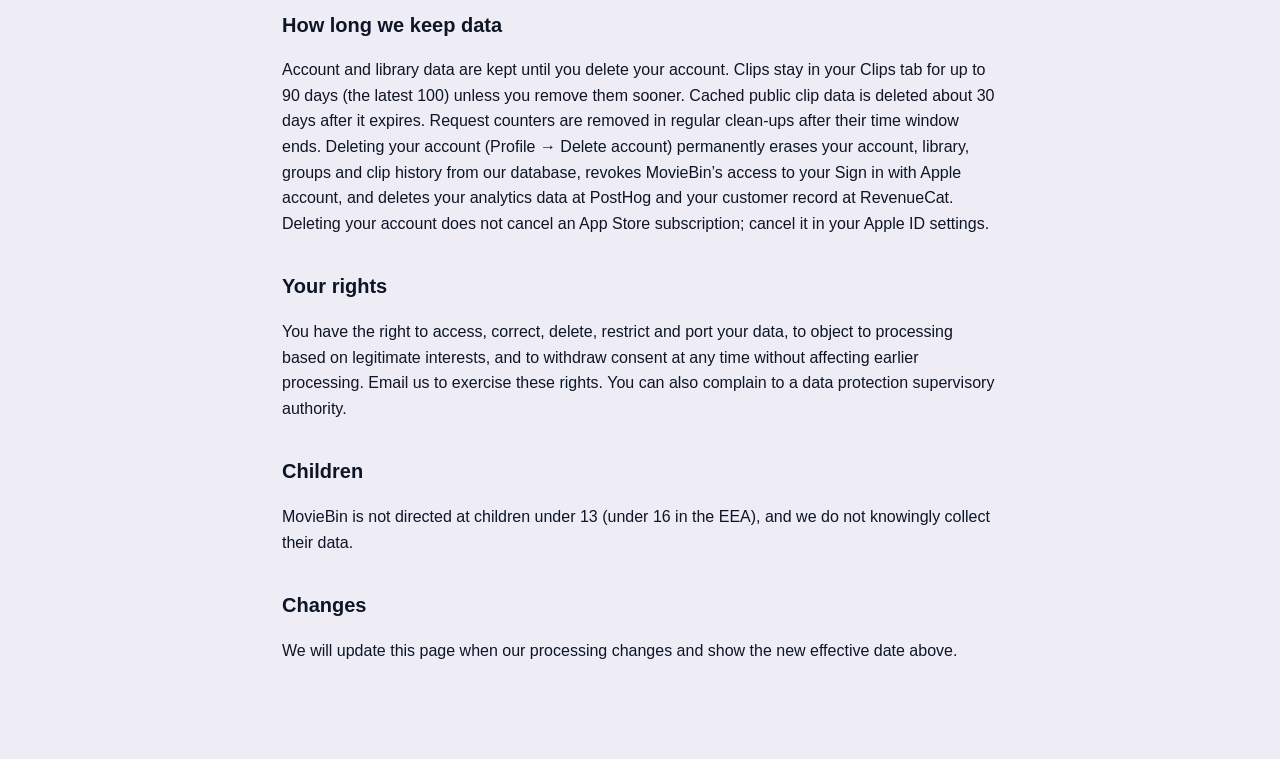
==== commit 7579f007: "Privacy: new effective date Co-Authored-By: Claude Opus 5.5 <noreply@anthropic.com>" ====
--- a/privacy.html
+++ b/privacy.html
@@ -1,5 +1,5 @@
 <!doctype html><html lang="en"><head><meta charset="utf-8"><meta name="viewport" content="width=device-width,initial-scale=1"><link rel="stylesheet" href="style.css"><title>MovieBin — Privacy Policy</title></head><body><main>
-<header><img src="icon.png" alt=""><div><h1>Privacy Policy</h1><span class="muted">Effective 20 October 2026</span></div></header><nav><a href="./">Support</a><a href="privacy.html">Privacy Policy</a><a href="terms.html">Terms of Use</a></nav>
+<header><img src="icon.png" alt=""><div><h1>Privacy Policy</h1><span class="muted">Effective 16 November 2026</span></div></header><nav><a href="./">Support</a><a href="privacy.html">Privacy Policy</a><a href="terms.html">Terms of Use</a></nav>
 <h2>Who is responsible</h2>
 <p>MovieBin is published by Ben Blankenburg (“we”). Contact: <a href="mailto:ben.blankenburg@icloud.com">ben.blankenburg@icloud.com</a>.</p>
 
